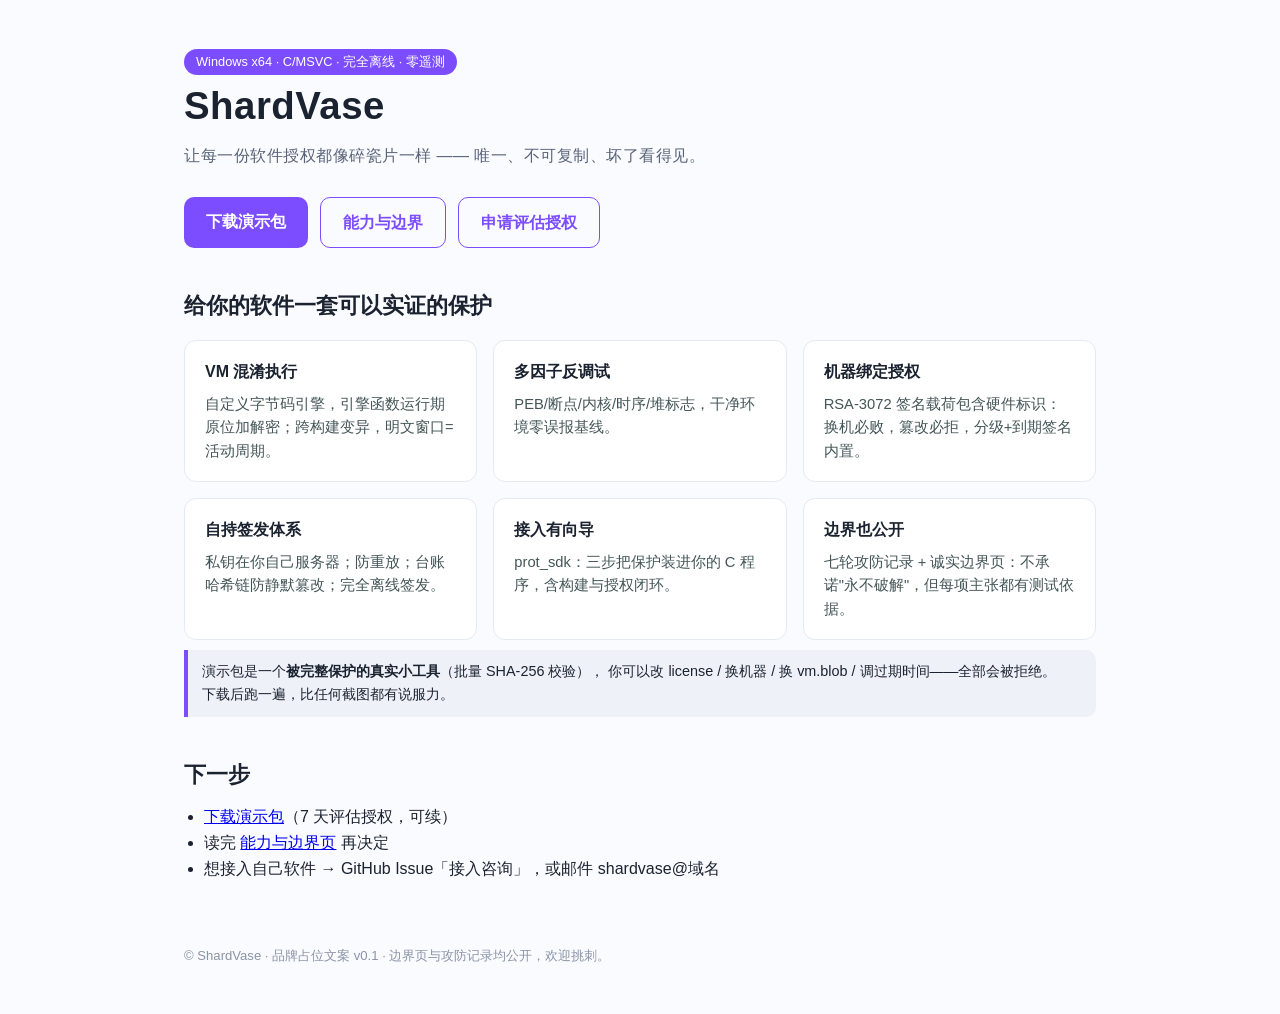
==== docs/marketing/landing.html @ c1706aa4 "docs(github): ShardVase public surface - README homepage / honest boundaries / attack-record summary" ====
<!DOCTYPE html>
<html lang="zh-CN">
<head>
<meta charset="utf-8">
<meta name="viewport" content="width=device-width, initial-scale=1">
<title>ShardVase — 反逆向保护 · 离线授权</title>
<style>
  :root { --ink:#1c2330; --accent:#7c4dff; --bg:#fafbff; --card:#ffffff; }
  * { box-sizing:border-box; margin:0; }
  body { font-family:"Segoe UI","Microsoft YaHei",sans-serif; color:var(--ink); background:var(--bg); line-height:1.6; }
  .wrap { max-width:960px; margin:0 auto; padding:48px 24px; }
  h1 { font-size:2.4rem; letter-spacing:.5px; }
  h1 small { display:block; font-size:1rem; color:#5a6478; font-weight:400; margin-top:6px; }
  h2 { margin:40px 0 12px; font-size:1.4rem; }
  .pill { display:inline-block; background:var(--accent); color:#fff; padding:3px 12px; border-radius:99px; font-size:.8rem; }
  .grid { display:grid; grid-template-columns:repeat(auto-fit,minmax(260px,1fr)); gap:16px; margin-top:16px; }
  .card { background:var(--card); border:1px solid #e5e9f2; border-radius:12px; padding:18px 20px; }
  .card h3 { font-size:1rem; margin-bottom:8px; }
  .card p { color:#455; font-size:.92rem; }
  .cta { display:flex; gap:12px; margin:28px 0; flex-wrap:wrap; }
  .btn { display:inline-block; padding:12px 22px; border-radius:10px; text-decoration:none; font-weight:600; }
  .btn-primary { background:var(--accent); color:#fff; }
  .btn-ghost { border:1px solid var(--accent); color:var(--accent); }
  code { background:#eef1f8; padding:2px 6px; border-radius:6px; font-size:.86em; }
  footer { margin-top:64px; color:#8a93a6; font-size:.82rem; }
  .brace { background:#eef1f8; border-left:4px solid var(--accent); padding:10px 14px; border-radius:0 10px 10px 0; font-size:.9rem; margin-top:10px; }
</style>
</head>
<body>
<div class="wrap">
  <p class="pill">Windows x64 · C/MSVC · 完全离线 · 零遥测</p>
  <h1>ShardVase<small>让每一份软件授权都像碎瓷片一样 —— 唯一、不可复制、坏了看得见。</small></h1>

  <div class="cta">
    <a class="btn btn-primary" href="https://github.com/ShardVase/demo/releases">下载演示包</a>
    <a class="btn btn-ghost" href="https://github.com/ShardVase/docs">能力与边界</a>
    <a class="btn btn-ghost" href="https://github.com/ShardVase/docs/issues/new?template=eval.yml">申请评估授权</a>
  </div>

  <h2>给你的软件一套可以实证的保护</h2>
  <div class="grid">
    <div class="card"><h3>VM 混淆执行</h3><p>自定义字节码引擎，引擎函数运行期原位加解密；跨构建变异，明文窗口=活动周期。</p></div>
    <div class="card"><h3>多因子反调试</h3><p>PEB/断点/内核/时序/堆标志，干净环境零误报基线。</p></div>
    <div class="card"><h3>机器绑定授权</h3><p>RSA-3072 签名载荷包含硬件标识：换机必败，篡改必拒，分级+到期签名内置。</p></div>
    <div class="card"><h3>自持签发体系</h3><p>私钥在你自己服务器；防重放；台账哈希链防静默篡改；完全离线签发。</p></div>
    <div class="card"><h3>接入有向导</h3><p>prot_sdk：三步把保护装进你的 C 程序，含构建与授权闭环。</p></div>
    <div class="card"><h3>边界也公开</h3><p>七轮攻防记录 + 诚实边界页：不承诺"永不破解"，但每项主张都有测试依据。</p></div>
  </div>

  <div class="brace">
    演示包是一个<strong>被完整保护的真实小工具</strong>（批量 SHA-256 校验），
    你可以改 license / 换机器 / 换 vm.blob / 调过期时间——全部会被拒绝。<br>
    下载后跑一遍，比任何截图都有说服力。
  </div>

  <h2>下一步</h2>
  <ul style="margin-top:8px; padding-left:20px;">
    <li><a href="https://github.com/ShardVase/demo/releases">下载演示包</a>（7 天评估授权，可续）</li>
    <li>读完 <a href="https://github.com/ShardVase/docs">能力与边界页</a> 再决定</li>
    <li>想接入自己软件 → GitHub Issue「接入咨询」，或邮件 shardvase@域名</li>
  </ul>

  <footer>© ShardVase · 品牌占位文案 v0.1 · 边界页与攻防记录均公开，欢迎挑刺。</footer>
</div>
</body>
</html>
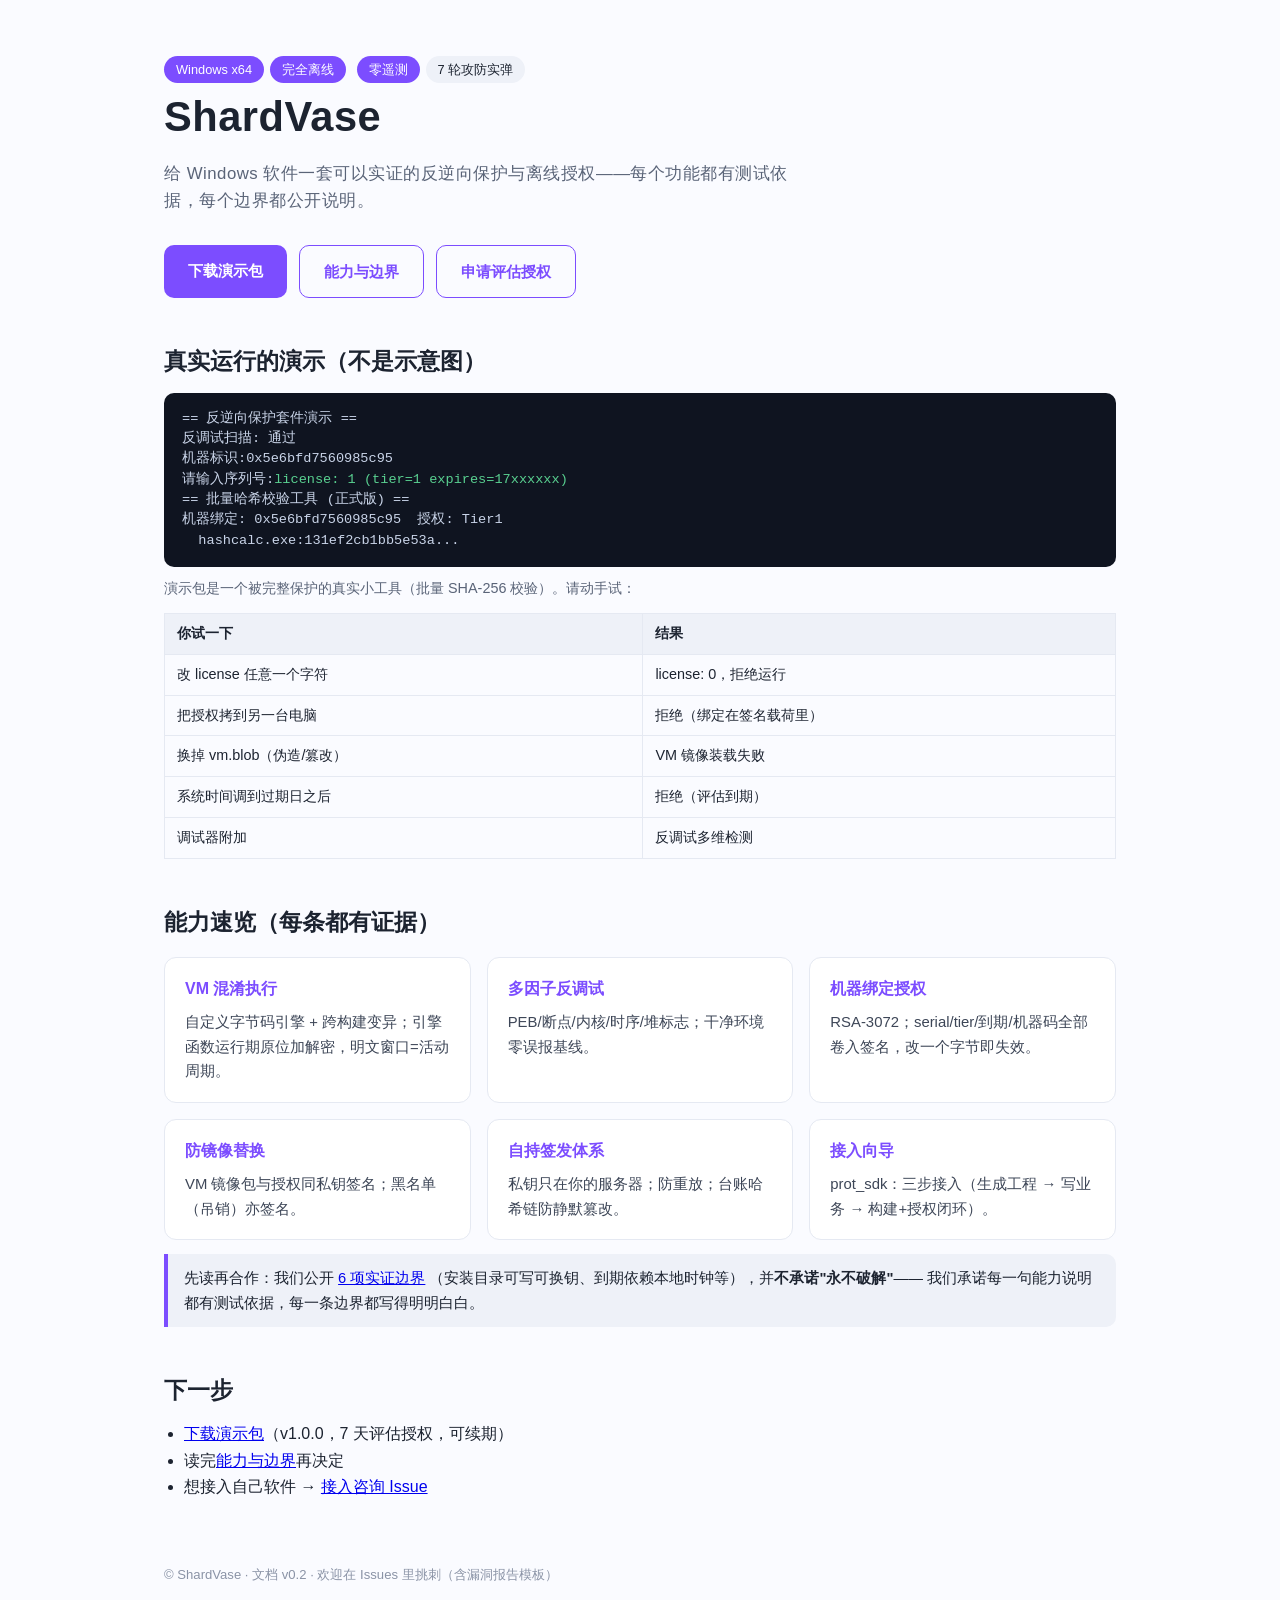
==== commit 5ef3409f: "docs(marketing): product-grade public copy v0.2 - README with badges/real demo output/evidence-backe" ====
--- a/docs/marketing/landing.html
+++ b/docs/marketing/landing.html
@@ -5,62 +5,93 @@
 <meta name="viewport" content="width=device-width, initial-scale=1">
 <title>ShardVase — 反逆向保护 · 离线授权</title>
 <style>
-  :root { --ink:#1c2330; --accent:#7c4dff; --bg:#fafbff; --card:#ffffff; }
+  :root { --ink:#1c2330; --accent:#7c4dff; --bg:#fafbff; --card:#ffffff; --muted:#5a6478; }
   * { box-sizing:border-box; margin:0; }
-  body { font-family:"Segoe UI","Microsoft YaHei",sans-serif; color:var(--ink); background:var(--bg); line-height:1.6; }
-  .wrap { max-width:960px; margin:0 auto; padding:48px 24px; }
-  h1 { font-size:2.4rem; letter-spacing:.5px; }
-  h1 small { display:block; font-size:1rem; color:#5a6478; font-weight:400; margin-top:6px; }
-  h2 { margin:40px 0 12px; font-size:1.4rem; }
-  .pill { display:inline-block; background:var(--accent); color:#fff; padding:3px 12px; border-radius:99px; font-size:.8rem; }
-  .grid { display:grid; grid-template-columns:repeat(auto-fit,minmax(260px,1fr)); gap:16px; margin-top:16px; }
+  body { font-family:"Segoe UI","Microsoft YaHei",sans-serif; color:var(--ink); background:var(--bg); line-height:1.65; }
+  .wrap { max-width:1000px; margin:0 auto; padding:56px 24px; }
+  h1 { font-size:2.6rem; letter-spacing:.5px; }
+  h1 small { display:block; font-size:1.05rem; color:var(--muted); font-weight:400; margin-top:8px; max-width:640px; }
+  h2 { margin:44px 0 12px; font-size:1.45rem; }
+  .pill { display:inline-block; background:var(--accent); color:#fff; padding:3px 12px; border-radius:99px; font-size:.8rem; margin-right:6px; }
+  .pill.soft { background:#eef1f8; color:var(--ink); }
+  .grid { display:grid; grid-template-columns:repeat(auto-fit,minmax(280px,1fr)); gap:16px; margin-top:16px; }
   .card { background:var(--card); border:1px solid #e5e9f2; border-radius:12px; padding:18px 20px; }
-  .card h3 { font-size:1rem; margin-bottom:8px; }
-  .card p { color:#455; font-size:.92rem; }
-  .cta { display:flex; gap:12px; margin:28px 0; flex-wrap:wrap; }
-  .btn { display:inline-block; padding:12px 22px; border-radius:10px; text-decoration:none; font-weight:600; }
+  .card h3 { font-size:1rem; margin-bottom:8px; color:var(--accent); }
+  .card p, .card li { color:#3d4657; font-size:.93rem; }
+  .card ul { padding-left:18px; }
+  .cta { display:flex; gap:12px; margin:30px 0 8px; flex-wrap:wrap; }
+  .btn { display:inline-block; padding:13px 24px; border-radius:10px; text-decoration:none; font-weight:600; font-size:.95rem; }
   .btn-primary { background:var(--accent); color:#fff; }
   .btn-ghost { border:1px solid var(--accent); color:var(--accent); }
-  code { background:#eef1f8; padding:2px 6px; border-radius:6px; font-size:.86em; }
+  pre { background:#0f1420; color:#c9d4e8; padding:16px 18px; border-radius:10px; font-size:.85rem; overflow-x:auto; margin-top:12px; line-height:1.5; }
+  pre .ok { color:#59d090; } pre .warn { color:#e8c766; }
+  table { border-collapse:collapse; margin-top:12px; width:100%; font-size:.9rem; }
+  th, td { border:1px solid #e5e9f2; padding:8px 12px; text-align:left; }
+  th { background:#eef1f8; }
+  .brace { background:#eef1f8; border-left:4px solid var(--accent); padding:12px 16px; border-radius:0 10px 10px 0; font-size:.92rem; margin-top:14px; }
   footer { margin-top:64px; color:#8a93a6; font-size:.82rem; }
-  .brace { background:#eef1f8; border-left:4px solid var(--accent); padding:10px 14px; border-radius:0 10px 10px 0; font-size:.9rem; margin-top:10px; }
 </style>
 </head>
 <body>
 <div class="wrap">
-  <p class="pill">Windows x64 · C/MSVC · 完全离线 · 零遥测</p>
-  <h1>ShardVase<small>让每一份软件授权都像碎瓷片一样 —— 唯一、不可复制、坏了看得见。</small></h1>
+  <p>
+    <span class="pill">Windows x64</span><span class="pill">完全离线</span>
+    <span class="pill">零遥测</span><span class="pill soft">7 轮攻防实弹</span>
+  </p>
+  <h1>ShardVase
+    <small>给 Windows 软件一套可以实证的反逆向保护与离线授权——每个功能都有测试依据，每个边界都公开说明。</small>
+  </h1>
 
   <div class="cta">
-    <a class="btn btn-primary" href="https://github.com/ShardVase/demo/releases">下载演示包</a>
-    <a class="btn btn-ghost" href="https://github.com/ShardVase/docs">能力与边界</a>
-    <a class="btn btn-ghost" href="https://github.com/ShardVase/docs/issues/new?template=eval.yml">申请评估授权</a>
+    <a class="btn btn-primary" href="https://github.com/auui-LDAH/ShardVase-demo/releases">下载演示包</a>
+    <a class="btn btn-ghost" href="https://github.com/auui-LDAH/ShardVase-docs">能力与边界</a>
+    <a class="btn btn-ghost" href="https://github.com/auui-LDAH/ShardVase-docs/issues/new?template=eval.yml">申请评估授权</a>
   </div>
 
-  <h2>给你的软件一套可以实证的保护</h2>
+  <h2>真实运行的演示（不是示意图）</h2>
+  <pre><code>== 反逆向保护套件演示 ==
+反调试扫描: 通过
+机器标识:0x5e6bfd7560985c95
+请输入序列号:<span class="ok">license: 1 (tier=1 expires=17xxxxxx)</span>
+== 批量哈希校验工具 (正式版) ==
+机器绑定: 0x5e6bfd7560985c95  授权: Tier1
+  hashcalc.exe:131ef2cb1bb5e53a...</code></pre>
+  <p style="margin-top:10px; font-size:.9rem; color:var(--muted);">
+    演示包是一个被完整保护的真实小工具（批量 SHA-256 校验）。请动手试：
+  </p>
+  <table>
+    <tr><th>你试一下</th><th>结果</th></tr>
+    <tr><td>改 license 任意一个字符</td><td>license: 0，拒绝运行</td></tr>
+    <tr><td>把授权拷到另一台电脑</td><td>拒绝（绑定在签名载荷里）</td></tr>
+    <tr><td>换掉 vm.blob（伪造/篡改）</td><td>VM 镜像装载失败</td></tr>
+    <tr><td>系统时间调到过期日之后</td><td>拒绝（评估到期）</td></tr>
+    <tr><td>调试器附加</td><td>反调试多维检测</td></tr>
+  </table>
+
+  <h2>能力速览（每条都有证据）</h2>
   <div class="grid">
-    <div class="card"><h3>VM 混淆执行</h3><p>自定义字节码引擎，引擎函数运行期原位加解密；跨构建变异，明文窗口=活动周期。</p></div>
-    <div class="card"><h3>多因子反调试</h3><p>PEB/断点/内核/时序/堆标志，干净环境零误报基线。</p></div>
-    <div class="card"><h3>机器绑定授权</h3><p>RSA-3072 签名载荷包含硬件标识：换机必败，篡改必拒，分级+到期签名内置。</p></div>
-    <div class="card"><h3>自持签发体系</h3><p>私钥在你自己服务器；防重放；台账哈希链防静默篡改；完全离线签发。</p></div>
-    <div class="card"><h3>接入有向导</h3><p>prot_sdk：三步把保护装进你的 C 程序，含构建与授权闭环。</p></div>
-    <div class="card"><h3>边界也公开</h3><p>七轮攻防记录 + 诚实边界页：不承诺"永不破解"，但每项主张都有测试依据。</p></div>
+    <div class="card"><h3>VM 混淆执行</h3><p>自定义字节码引擎 + 跨构建变异；引擎函数运行期原位加解密，明文窗口=活动周期。</p></div>
+    <div class="card"><h3>多因子反调试</h3><p>PEB/断点/内核/时序/堆标志；干净环境零误报基线。</p></div>
+    <div class="card"><h3>机器绑定授权</h3><p>RSA-3072；serial/tier/到期/机器码全部卷入签名，改一个字节即失效。</p></div>
+    <div class="card"><h3>防镜像替换</h3><p>VM 镜像包与授权同私钥签名；黑名单（吊销）亦签名。</p></div>
+    <div class="card"><h3>自持签发体系</h3><p>私钥只在你的服务器；防重放；台账哈希链防静默篡改。</p></div>
+    <div class="card"><h3>接入向导</h3><p>prot_sdk：三步接入（生成工程 → 写业务 → 构建+授权闭环）。</p></div>
   </div>
 
   <div class="brace">
-    演示包是一个<strong>被完整保护的真实小工具</strong>（批量 SHA-256 校验），
-    你可以改 license / 换机器 / 换 vm.blob / 调过期时间——全部会被拒绝。<br>
-    下载后跑一遍，比任何截图都有说服力。
+    先读再合作：我们公开 <a href="https://github.com/auui-LDAH/ShardVase-docs/blob/main/boundaries.md">6 项实证边界</a>
+    （安装目录可写可换钥、到期依赖本地时钟等），并<strong>不承诺"永不破解"</strong>——
+    我们承诺每一句能力说明都有测试依据，每一条边界都写得明明白白。
   </div>
 
   <h2>下一步</h2>
   <ul style="margin-top:8px; padding-left:20px;">
-    <li><a href="https://github.com/ShardVase/demo/releases">下载演示包</a>（7 天评估授权，可续）</li>
-    <li>读完 <a href="https://github.com/ShardVase/docs">能力与边界页</a> 再决定</li>
-    <li>想接入自己软件 → GitHub Issue「接入咨询」，或邮件 shardvase@域名</li>
+    <li><a href="https://github.com/auui-LDAH/ShardVase-demo/releases">下载演示包</a>（v1.0.0，7 天评估授权，可续期）</li>
+    <li>读完<a href="https://github.com/auui-LDAH/ShardVase-docs">能力与边界</a>再决定</li>
+    <li>想接入自己软件 → <a href="https://github.com/auui-LDAH/ShardVase-docs/issues/new?template=consult.yml">接入咨询 Issue</a></li>
   </ul>
 
-  <footer>© ShardVase · 品牌占位文案 v0.1 · 边界页与攻防记录均公开，欢迎挑刺。</footer>
+  <footer>© ShardVase · 文档 v0.2 · 欢迎在 Issues 里挑刺（含漏洞报告模板）</footer>
 </div>
 </body>
 </html>
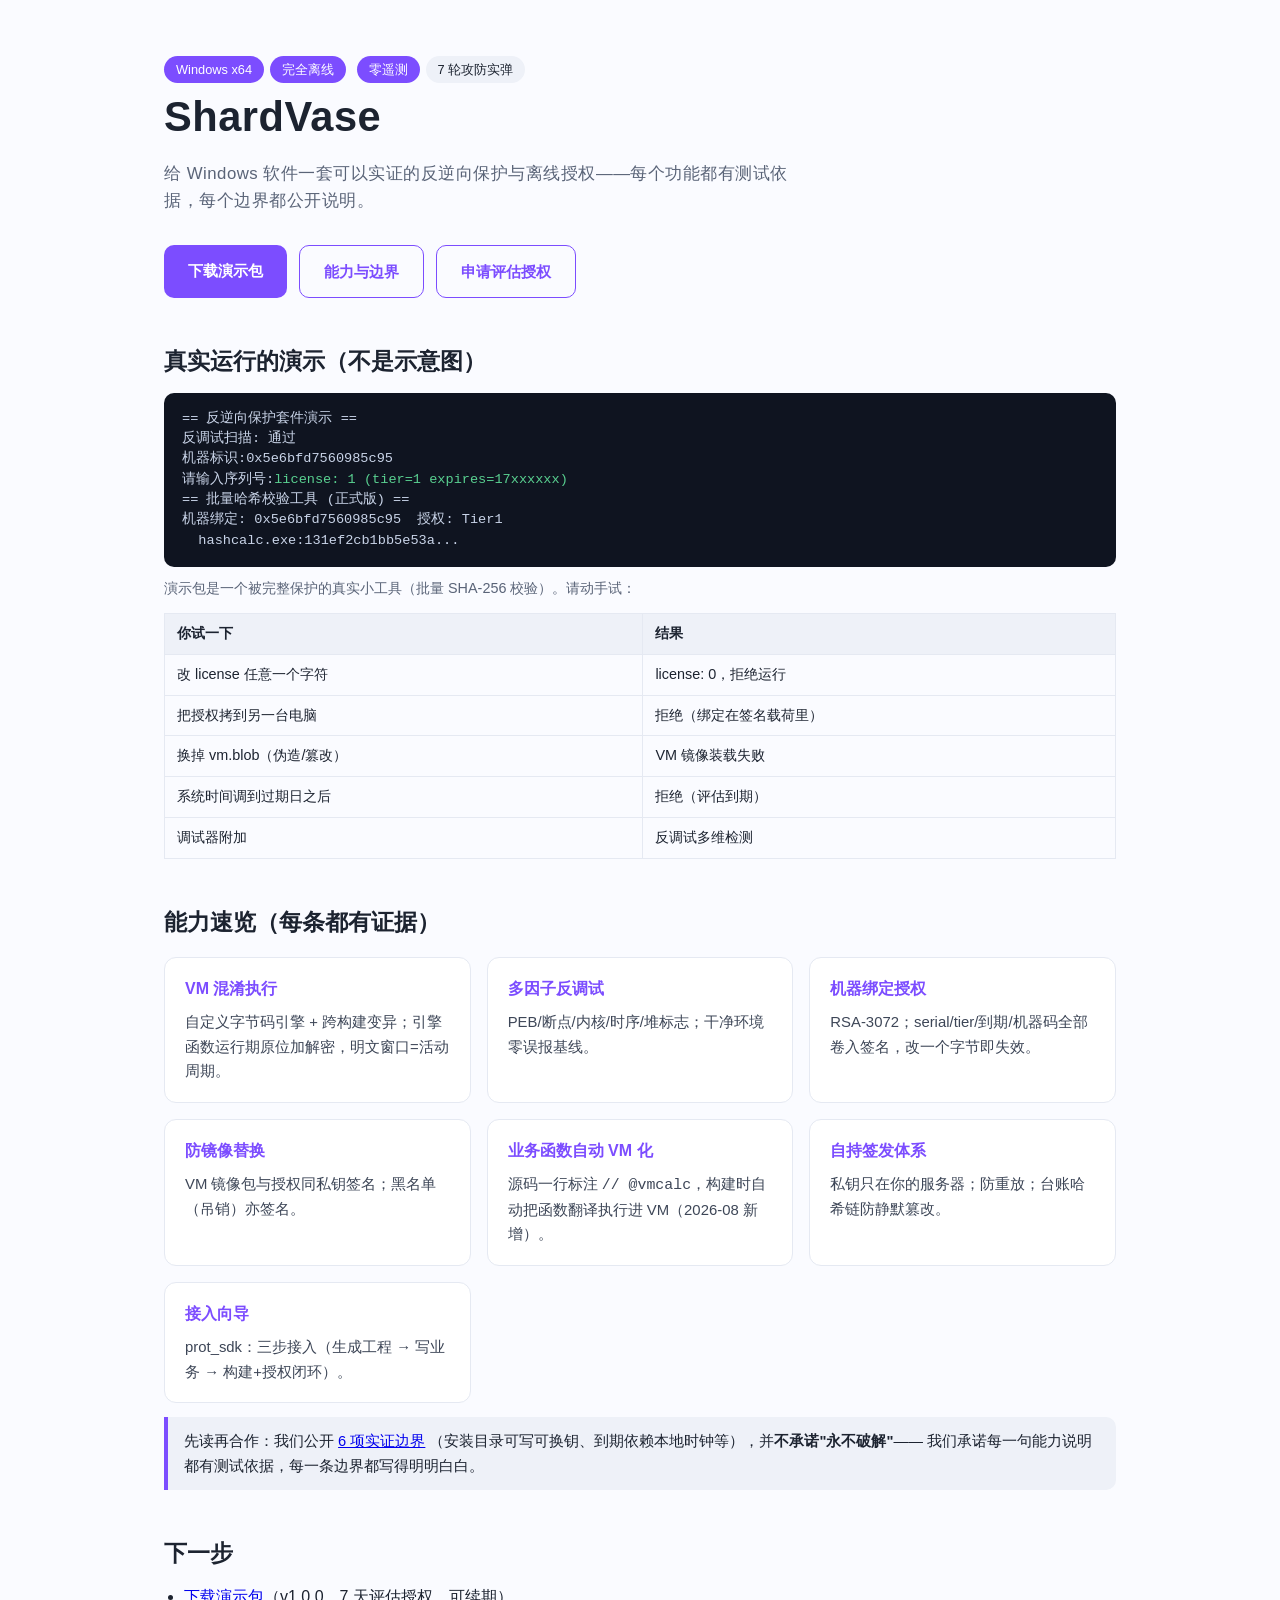
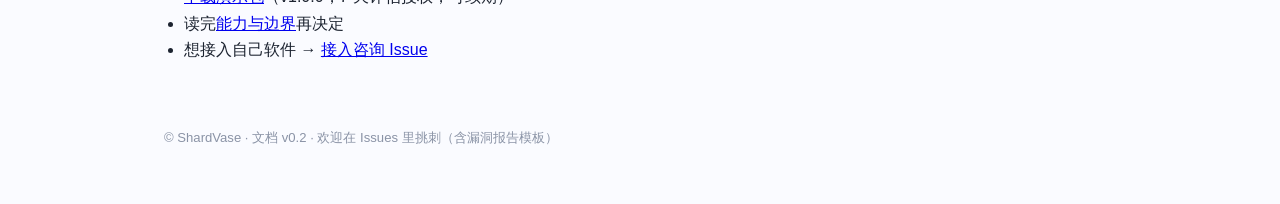
==== commit 52057323: "test+docs: Defender real-machine measure (0 static / 0 behavioral stops, cross-machine license rejec" ====
--- a/docs/marketing/landing.html
+++ b/docs/marketing/landing.html
@@ -74,6 +74,7 @@
     <div class="card"><h3>多因子反调试</h3><p>PEB/断点/内核/时序/堆标志；干净环境零误报基线。</p></div>
     <div class="card"><h3>机器绑定授权</h3><p>RSA-3072；serial/tier/到期/机器码全部卷入签名，改一个字节即失效。</p></div>
     <div class="card"><h3>防镜像替换</h3><p>VM 镜像包与授权同私钥签名；黑名单（吊销）亦签名。</p></div>
+    <div class="card"><h3>业务函数自动 VM 化</h3><p>源码一行标注 <code>// @vmcalc</code>，构建时自动把函数翻译执行进 VM（2026-08 新增）。</p></div>
     <div class="card"><h3>自持签发体系</h3><p>私钥只在你的服务器；防重放；台账哈希链防静默篡改。</p></div>
     <div class="card"><h3>接入向导</h3><p>prot_sdk：三步接入（生成工程 → 写业务 → 构建+授权闭环）。</p></div>
   </div>
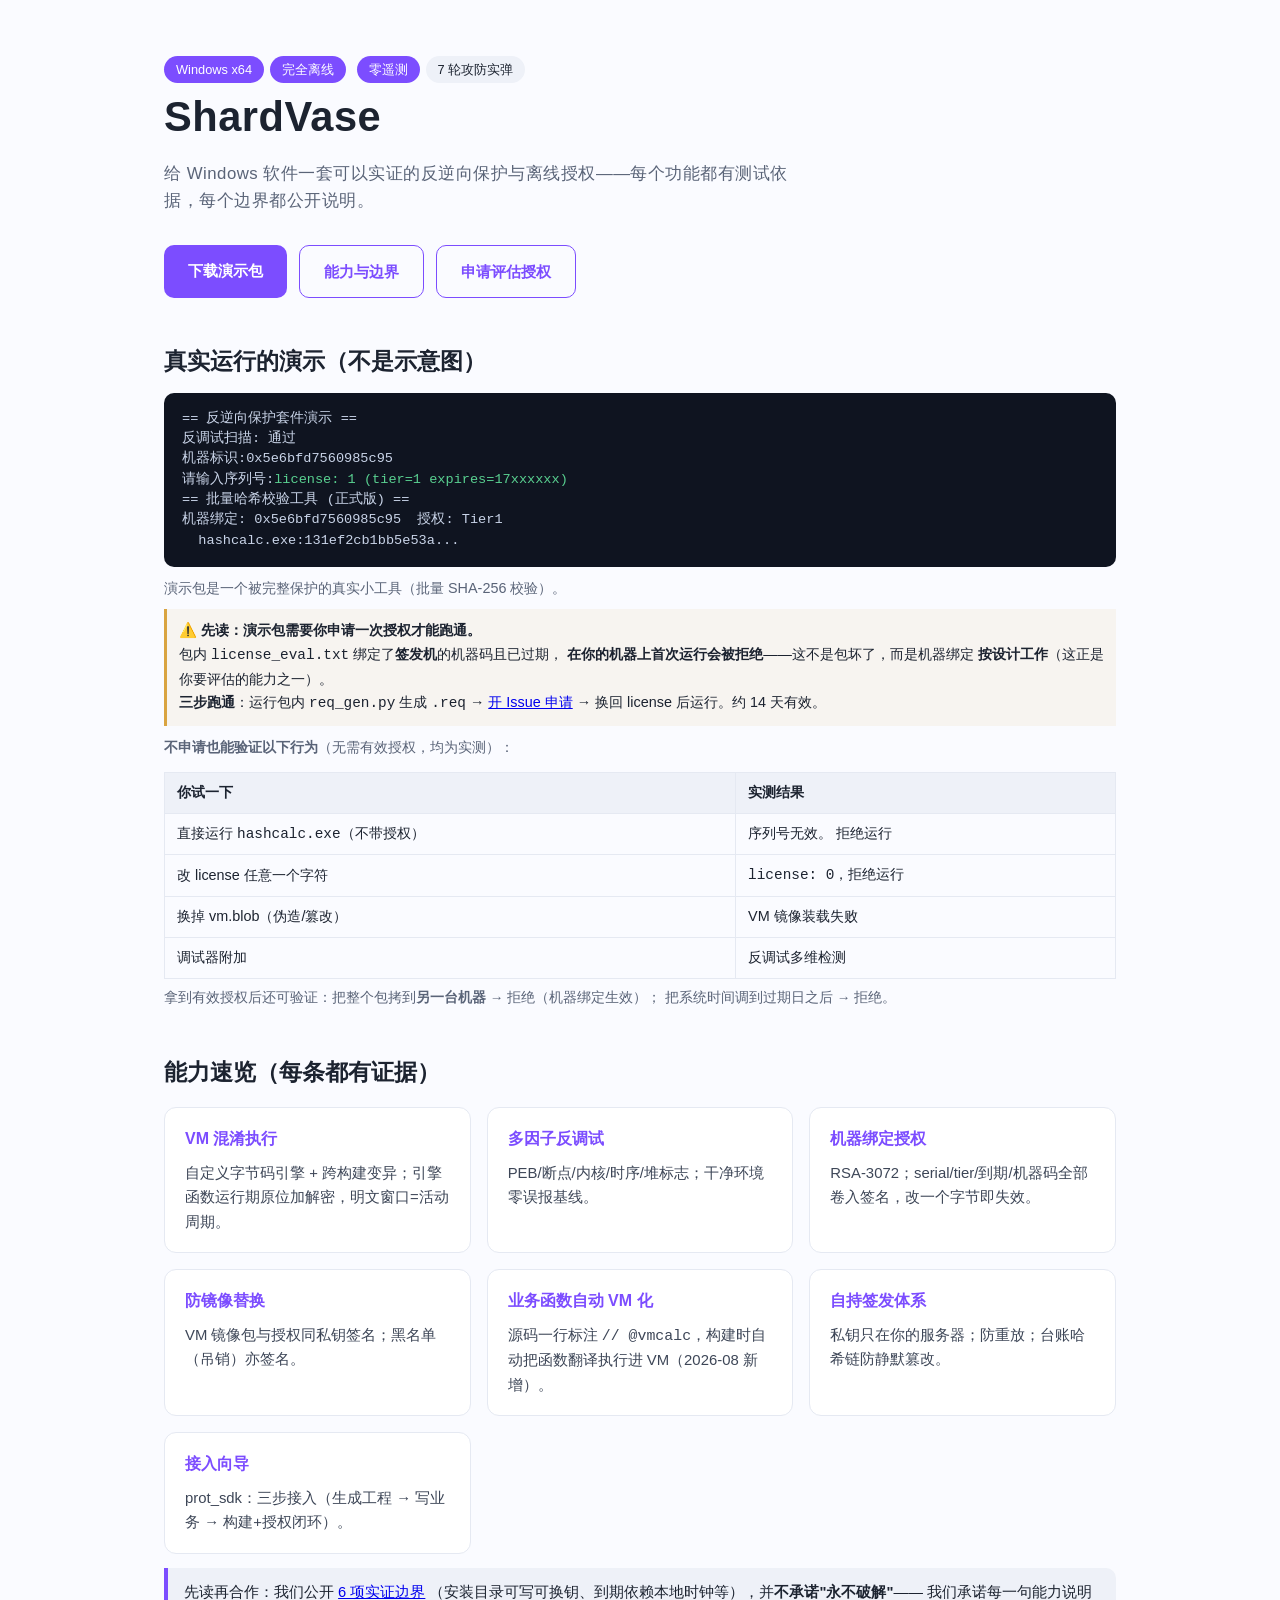
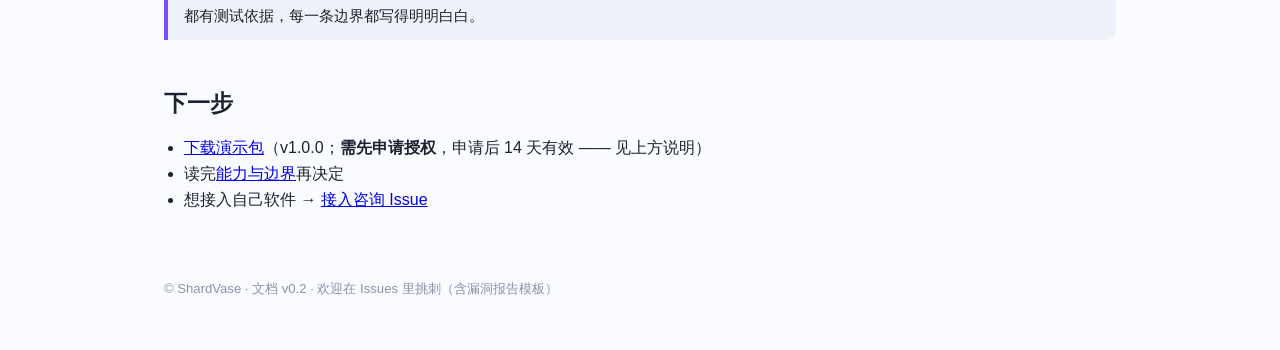
==== commit 2ce83d8e: "fix(docs): 修正 3 处 Issue 链接 + 校验器新增链接语义检查 ## 发现方式 写"演示包首屏"修复时顺手核对了 Issue 链接，发现**三个真实错误** （其中两个是我自己本轮引" ====
--- a/docs/marketing/landing.html
+++ b/docs/marketing/landing.html
@@ -57,16 +57,33 @@
 机器绑定: 0x5e6bfd7560985c95  授权: Tier1
   hashcalc.exe:131ef2cb1bb5e53a...</code></pre>
   <p style="margin-top:10px; font-size:.9rem; color:var(--muted);">
-    演示包是一个被完整保护的真实小工具（批量 SHA-256 校验）。请动手试：
+    演示包是一个被完整保护的真实小工具（批量 SHA-256 校验）。
+  </p>
+
+  <p style="margin-top:8px; padding:10px 12px; border-left:3px solid #d9a441; background:rgba(217,164,65,.08); font-size:.9rem;">
+    <strong>⚠️ 先读：演示包需要你申请一次授权才能跑通。</strong><br>
+    包内 <code>license_eval.txt</code> 绑定了<strong>签发机</strong>的机器码且已过期，
+    <strong>在你的机器上首次运行会被拒绝</strong>——这不是包坏了，而是机器绑定
+    <strong>按设计工作</strong>（这正是你要评估的能力之一）。<br>
+    <strong>三步跑通</strong>：运行包内 <code>req_gen.py</code> 生成 <code>.req</code>
+    → <a href="https://github.com/auui-LDAH/ShardVase-docs/issues/new?template=eval.yml">开 Issue 申请</a>
+    → 换回 license 后运行。约 14 天有效。
+  </p>
+
+  <p style="margin-top:10px; font-size:.9rem; color:var(--muted);">
+    <strong>不申请也能验证以下行为</strong>（无需有效授权，均为实测）：
   </p>
   <table>
-    <tr><th>你试一下</th><th>结果</th></tr>
-    <tr><td>改 license 任意一个字符</td><td>license: 0，拒绝运行</td></tr>
-    <tr><td>把授权拷到另一台电脑</td><td>拒绝（绑定在签名载荷里）</td></tr>
+    <tr><th>你试一下</th><th>实测结果</th></tr>
+    <tr><td>直接运行 <code>hashcalc.exe</code>（不带授权）</td><td><code>序列号无效。</code> 拒绝运行</td></tr>
+    <tr><td>改 license 任意一个字符</td><td><code>license: 0</code>，拒绝运行</td></tr>
     <tr><td>换掉 vm.blob（伪造/篡改）</td><td>VM 镜像装载失败</td></tr>
-    <tr><td>系统时间调到过期日之后</td><td>拒绝（评估到期）</td></tr>
     <tr><td>调试器附加</td><td>反调试多维检测</td></tr>
   </table>
+  <p style="margin-top:8px; font-size:.85rem; color:var(--muted);">
+    拿到有效授权后还可验证：把整个包拷到<strong>另一台机器</strong> → 拒绝（机器绑定生效）；
+    把系统时间调到过期日之后 → 拒绝。
+  </p>
 
   <h2>能力速览（每条都有证据）</h2>
   <div class="grid">
@@ -87,7 +104,7 @@
 
   <h2>下一步</h2>
   <ul style="margin-top:8px; padding-left:20px;">
-    <li><a href="https://github.com/auui-LDAH/ShardVase-demo/releases">下载演示包</a>（v1.0.0，7 天评估授权，可续期）</li>
+    <li><a href="https://github.com/auui-LDAH/ShardVase-demo/releases">下载演示包</a>（v1.0.0；<strong>需先申请授权</strong>，申请后 14 天有效 —— 见上方说明）</li>
     <li>读完<a href="https://github.com/auui-LDAH/ShardVase-docs">能力与边界</a>再决定</li>
     <li>想接入自己软件 → <a href="https://github.com/auui-LDAH/ShardVase-docs/issues/new?template=consult.yml">接入咨询 Issue</a></li>
   </ul>
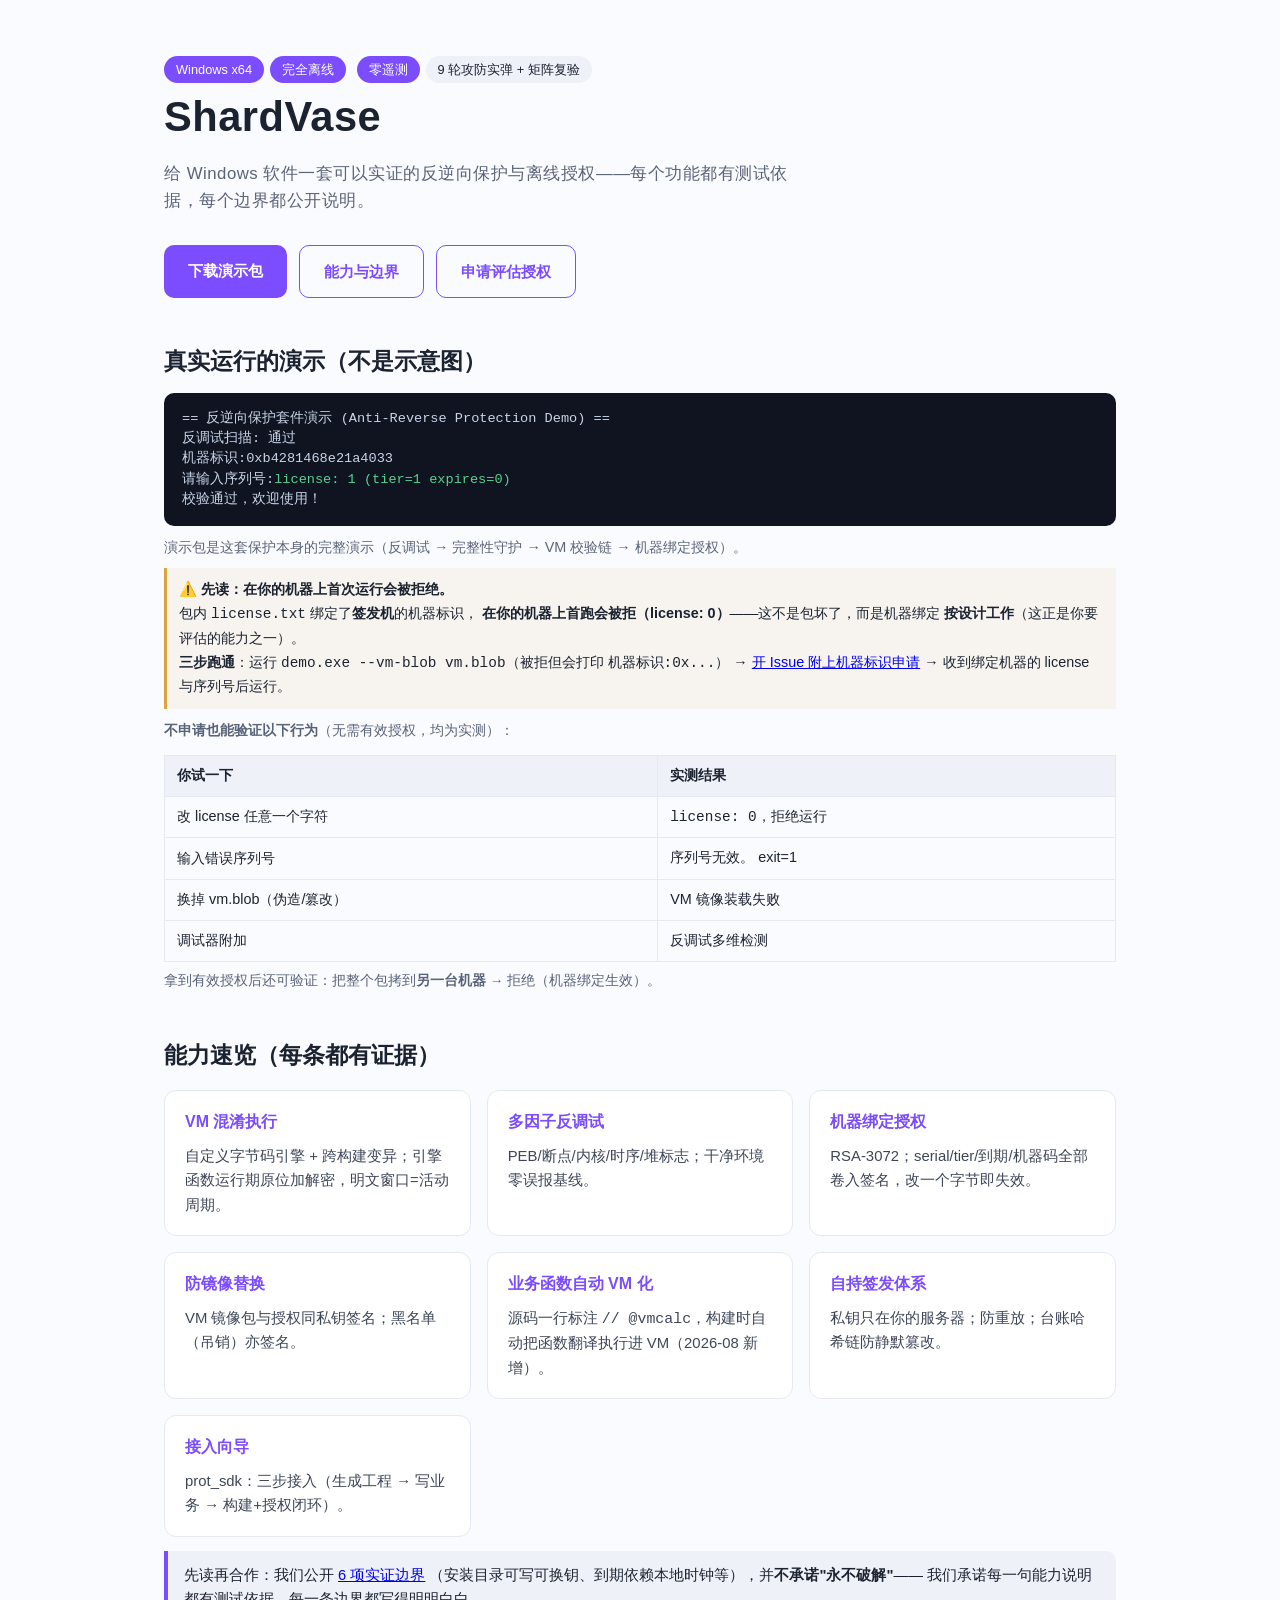
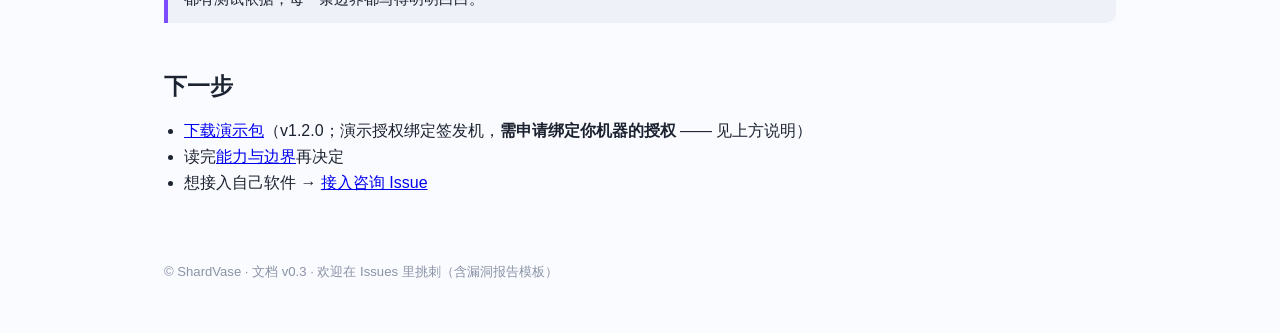
==== commit 71c3dd6c: "docs: landing 页同步 v1.2.0 真实演示叙事 + 攻防轮次口径对齐 - transcript/行为表/快速开始换为 v1.2.0 实测 (Anti-Reverse banner,  " ====
--- a/docs/marketing/landing.html
+++ b/docs/marketing/landing.html
@@ -36,7 +36,7 @@
 <div class="wrap">
   <p>
     <span class="pill">Windows x64</span><span class="pill">完全离线</span>
-    <span class="pill">零遥测</span><span class="pill soft">7 轮攻防实弹</span>
+    <span class="pill">零遥测</span><span class="pill soft">9 轮攻防实弹 + 矩阵复验</span>
   </p>
   <h1>ShardVase
     <small>给 Windows 软件一套可以实证的反逆向保护与离线授权——每个功能都有测试依据，每个边界都公开说明。</small>
@@ -49,25 +49,24 @@
   </div>
 
   <h2>真实运行的演示（不是示意图）</h2>
-  <pre><code>== 反逆向保护套件演示 ==
+  <pre><code>== 反逆向保护套件演示 (Anti-Reverse Protection Demo) ==
 反调试扫描: 通过
-机器标识:0x5e6bfd7560985c95
-请输入序列号:<span class="ok">license: 1 (tier=1 expires=17xxxxxx)</span>
-== 批量哈希校验工具 (正式版) ==
-机器绑定: 0x5e6bfd7560985c95  授权: Tier1
-  hashcalc.exe:131ef2cb1bb5e53a...</code></pre>
+机器标识:0xb4281468e21a4033
+请输入序列号:<span class="ok">license: 1 (tier=1 expires=0)</span>
+校验通过，欢迎使用！</code></pre>
   <p style="margin-top:10px; font-size:.9rem; color:var(--muted);">
-    演示包是一个被完整保护的真实小工具（批量 SHA-256 校验）。
+    演示包是这套保护本身的完整演示（反调试 → 完整性守护 → VM 校验链 → 机器绑定授权）。
   </p>
 
   <p style="margin-top:8px; padding:10px 12px; border-left:3px solid #d9a441; background:rgba(217,164,65,.08); font-size:.9rem;">
-    <strong>⚠️ 先读：演示包需要你申请一次授权才能跑通。</strong><br>
-    包内 <code>license_eval.txt</code> 绑定了<strong>签发机</strong>的机器码且已过期，
-    <strong>在你的机器上首次运行会被拒绝</strong>——这不是包坏了，而是机器绑定
+    <strong>⚠️ 先读：在你的机器上首次运行会被拒绝。</strong><br>
+    包内 <code>license.txt</code> 绑定了<strong>签发机</strong>的机器标识，
+    <strong>在你的机器上首跑会被拒（license: 0）</strong>——这不是包坏了，而是机器绑定
     <strong>按设计工作</strong>（这正是你要评估的能力之一）。<br>
-    <strong>三步跑通</strong>：运行包内 <code>req_gen.py</code> 生成 <code>.req</code>
-    → <a href="https://github.com/auui-LDAH/ShardVase-docs/issues/new?template=eval.yml">开 Issue 申请</a>
-    → 换回 license 后运行。约 14 天有效。
+    <strong>三步跑通</strong>：运行 <code>demo.exe --vm-blob vm.blob</code>（被拒但会打印
+    <code>机器标识:0x...</code>）
+    → <a href="https://github.com/auui-LDAH/ShardVase-docs/issues/new?template=eval.yml">开 Issue 附上机器标识申请</a>
+    → 收到绑定机器的 license 与序列号后运行。
   </p>
 
   <p style="margin-top:10px; font-size:.9rem; color:var(--muted);">
@@ -75,14 +74,13 @@
   </p>
   <table>
     <tr><th>你试一下</th><th>实测结果</th></tr>
-    <tr><td>直接运行 <code>hashcalc.exe</code>（不带授权）</td><td><code>序列号无效。</code> 拒绝运行</td></tr>
     <tr><td>改 license 任意一个字符</td><td><code>license: 0</code>，拒绝运行</td></tr>
+    <tr><td>输入错误序列号</td><td><code>序列号无效。</code> exit=1</td></tr>
     <tr><td>换掉 vm.blob（伪造/篡改）</td><td>VM 镜像装载失败</td></tr>
     <tr><td>调试器附加</td><td>反调试多维检测</td></tr>
   </table>
   <p style="margin-top:8px; font-size:.85rem; color:var(--muted);">
-    拿到有效授权后还可验证：把整个包拷到<strong>另一台机器</strong> → 拒绝（机器绑定生效）；
-    把系统时间调到过期日之后 → 拒绝。
+    拿到有效授权后还可验证：把整个包拷到<strong>另一台机器</strong> → 拒绝（机器绑定生效）。
   </p>
 
   <h2>能力速览（每条都有证据）</h2>
@@ -104,12 +102,12 @@
 
   <h2>下一步</h2>
   <ul style="margin-top:8px; padding-left:20px;">
-    <li><a href="https://github.com/auui-LDAH/ShardVase-demo/releases">下载演示包</a>（v1.0.0；<strong>需先申请授权</strong>，申请后 14 天有效 —— 见上方说明）</li>
+    <li><a href="https://github.com/auui-LDAH/ShardVase-demo/releases">下载演示包</a>（v1.2.0；演示授权绑定签发机，<strong>需申请绑定你机器的授权</strong> —— 见上方说明）</li>
     <li>读完<a href="https://github.com/auui-LDAH/ShardVase-docs">能力与边界</a>再决定</li>
     <li>想接入自己软件 → <a href="https://github.com/auui-LDAH/ShardVase-docs/issues/new?template=consult.yml">接入咨询 Issue</a></li>
   </ul>
 
-  <footer>© ShardVase · 文档 v0.2 · 欢迎在 Issues 里挑刺（含漏洞报告模板）</footer>
+  <footer>© ShardVase · 文档 v0.3 · 欢迎在 Issues 里挑刺（含漏洞报告模板）</footer>
 </div>
 </body>
 </html>
